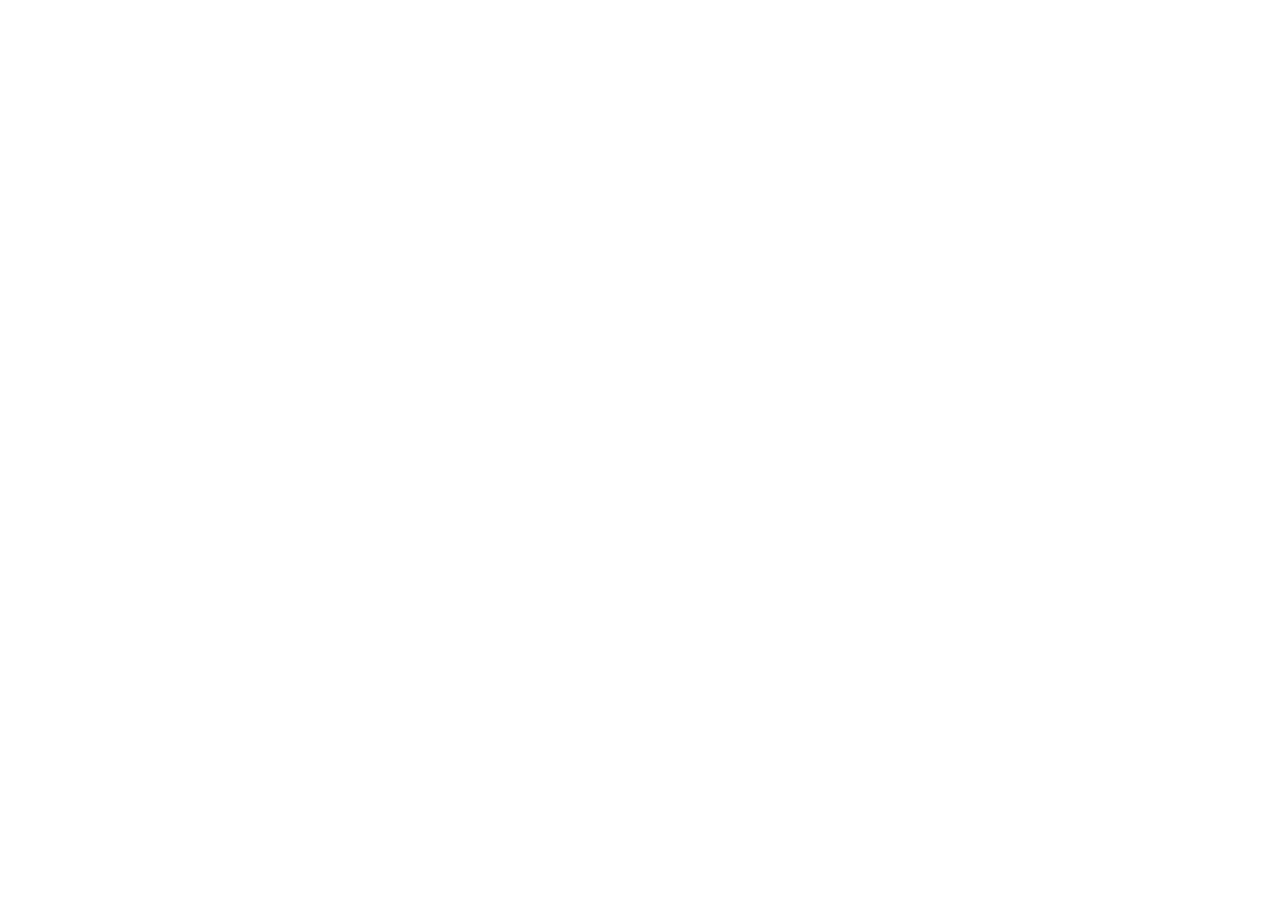
==== screens/login/index.html @ 24f778d0 "[공통] 저장소 뼈대 올리기 Co-Authored-By: Claude Sonnet 5.5 <noreply@anthropic.com>" ====
<!DOCTYPE html>
<html lang="ko">
<head>
<meta charset="utf-8">
<meta name="viewport" content="width=device-width, initial-scale=1">
<title>login</title>
<link rel="stylesheet" href="../../common/style.css">
</head>
<body>
<div class="app"></div>
</body>
</html>
---- common/style.css ----
/* 디자인 (민지 담당, 지금은 빈 파일) */
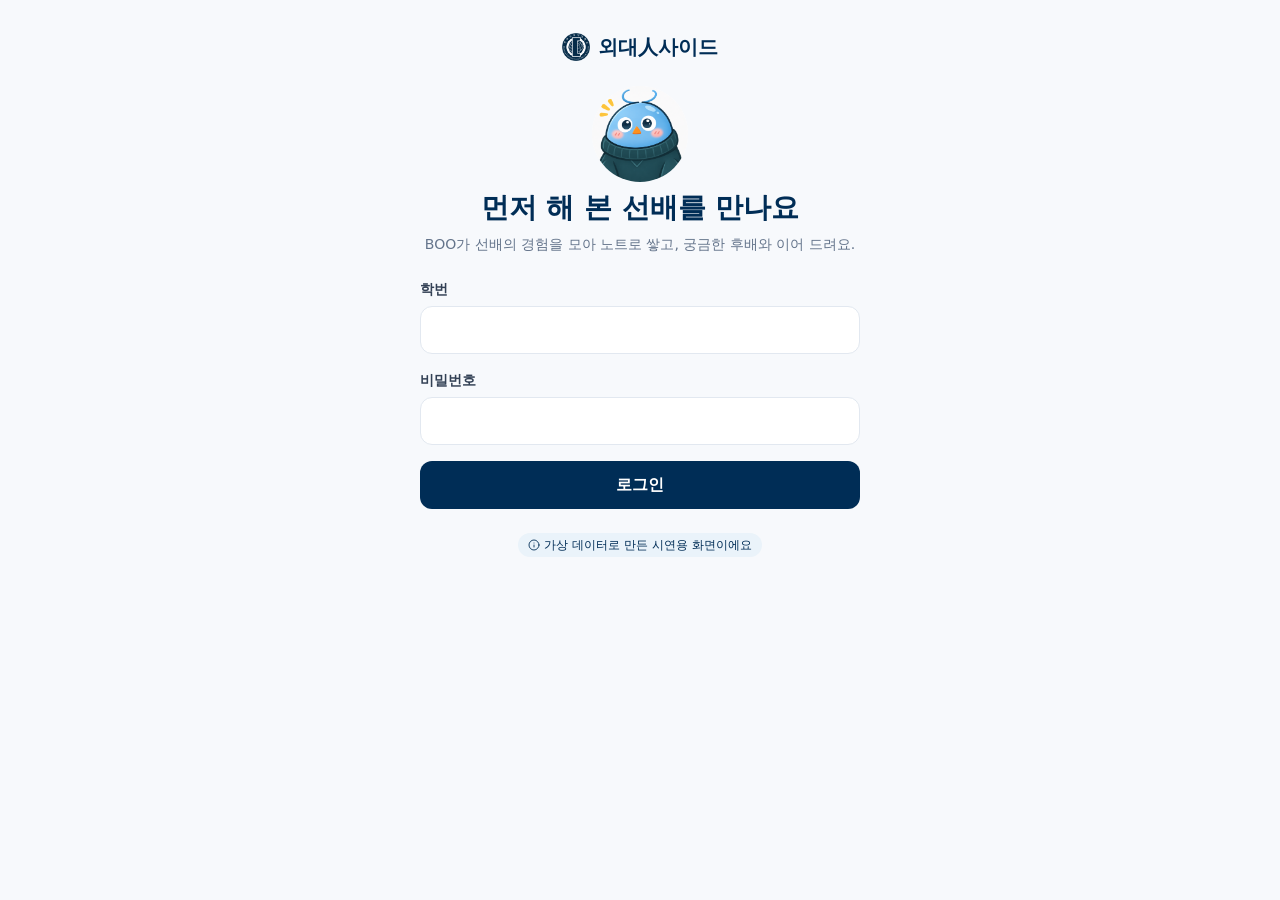
==== commit 1035c32f: "[민지] 작업 20 로그인·인터BOO 화면(물어보기·들려주기·AI 요약 미리보기) - screens/login: 학번·비번 로그인, 오류 표시, 학생→인터BOO / 직원→../ad" ====
--- a/screens/login/index.html
+++ b/screens/login/index.html
@@ -2,11 +2,109 @@
 <html lang="ko">
 <head>
 <meta charset="utf-8">
-<meta name="viewport" content="width=device-width, initial-scale=1">
-<title>login</title>
+<meta name="viewport" content="width=device-width, initial-scale=1, viewport-fit=cover">
+<title>로그인 · 외대人사이드</title>
 <link rel="stylesheet" href="../../common/style.css">
+<style>
+  /* 로그인 화면 배치용. 색은 style.css 변수만 쓴다. */
+  .login { display: flex; flex-direction: column; gap: var(--space-lg); padding-top: var(--space-xl); }
+  .login__brand { display: flex; align-items: center; justify-content: center; gap: var(--space-sm);
+                  color: var(--color-hufs-navy); font-size: 20px; font-weight: 700; }
+  .login__brand img { width: 28px; height: 28px; object-fit: contain; }
+  .login__hero { display: flex; flex-direction: column; align-items: center; gap: var(--space-sm); text-align: center; }
+  .login__form { display: flex; flex-direction: column; gap: var(--space-md); }
+  .login__note { display: flex; justify-content: center; }
+</style>
 </head>
 <body>
-<div class="app"></div>
+<div class="app">
+  <main class="page login">
+    <div class="login__brand">
+      <img src="../../assets/hufs-symbol.gif" alt="HUFS 심벌">
+      외대人사이드
+    </div>
+
+    <div class="login__hero">
+      <img class="boo-illust" src="../../assets/boo-portrait.png" alt="BOO">
+      <h1 class="page-title">먼저 해 본 선배를 만나요</h1>
+      <p class="sub">BOO가 선배의 경험을 모아 노트로 쌓고, 궁금한 후배와 이어 드려요.</p>
+    </div>
+
+    <form class="login__form" id="form" novalidate>
+      <div class="field">
+        <label class="field__label" for="id">학번</label>
+        <input class="input" id="id" name="id" autocomplete="username" autocapitalize="characters" spellcheck="false" required>
+      </div>
+      <div class="field">
+        <label class="field__label" for="pw">비밀번호</label>
+        <input class="input" id="pw" name="pw" type="password" autocomplete="current-password" required aria-describedby="error">
+        <p class="field__error" id="error" role="alert" hidden><i data-lucide="circle-alert" class="icon"></i><span id="errorText"></span></p>
+      </div>
+      <button class="btn btn--primary btn--block" id="submit" type="submit">로그인</button>
+    </form>
+
+    <div class="login__note">
+      <span class="status-label status-label--info"><i data-lucide="info" class="icon"></i>가상 데이터로 만든 시연용 화면이에요</span>
+    </div>
+  </main>
+</div>
+
+<script src="../../assets/lucide/lucide.min.js"></script>
+<script type="module">
+  import { login, currentUser } from "../../common/data.js";
+
+  lucide.createIcons({ attrs: { "stroke-width": 1.75 } });
+
+  // 직원 계정은 PC 관리자 콘솔로, 학생은 인터BOO로 (PRD 4장)
+  const destination = (user) => (user.status === "직원" ? "../admin/" : "../talk/");
+
+  // 이 탭에서 이미 로그인했으면 바로 이동 (sessionStorage — 탭마다 따로)
+  const me = currentUser();
+  if (me) location.replace(destination(me));
+
+  const form = document.getElementById("form");
+  const idInput = document.getElementById("id");
+  const pwInput = document.getElementById("pw");
+  const submit = document.getElementById("submit");
+  const error = document.getElementById("error");
+  const errorText = document.getElementById("errorText");
+
+  // input이 null이면 두 칸 모두 오류 표시(어느 쪽이 틀렸는지 알려 주지 않음)
+  function showError(message, input) {
+    errorText.textContent = message; // 화면 글은 textContent로만(XSS 방지)
+    error.hidden = false;
+    for (const el of [idInput, pwInput]) {
+      el.setAttribute("aria-invalid", String(input === null || el === input));
+    }
+    (input || pwInput).focus();
+  }
+
+  function clearError() {
+    error.hidden = true;
+    idInput.removeAttribute("aria-invalid");
+    pwInput.removeAttribute("aria-invalid");
+  }
+
+  idInput.addEventListener("input", clearError);
+  pwInput.addEventListener("input", clearError);
+
+  form.addEventListener("submit", async (event) => {
+    event.preventDefault();
+    const id = idInput.value.trim();
+    const pw = pwInput.value;
+    if (!id) return showError("학번을 입력해 주세요.", idInput);
+    if (!pw) return showError("비밀번호를 입력해 주세요.", pwInput);
+
+    submit.disabled = true;
+    submit.textContent = "확인하는 중…";
+    const res = await login(id, pw);
+    submit.disabled = false;
+    submit.textContent = "로그인";
+
+    if (res.error) return showError(res.error, null);
+    if (!res.ok) return showError(res.reason || "아이디 또는 비밀번호가 맞지 않아요.", null);
+    location.replace(destination(res.user));
+  });
+</script>
 </body>
 </html>
--- a/common/style.css
+++ b/common/style.css
@@ -1 +1,1004 @@
-/* 디자인 (민지 담당, 지금은 빈 파일) */
+/* 디자인 토큰 — 원본: docs/design-rules.md 11절 (v4.3). 컴포넌트에 HEX를 직접 쓰지 않고 아래 변수를 쓴다. */
+
+:root {
+  /* 브랜드 */
+  --color-hufs-navy: #002D56;
+  --color-hufs-green: #146E7A;
+  --color-hufs-gray: #DADAD3;
+  --color-hufs-gold: #8D7150;
+  --color-hufs-silver: #9D9FA2;
+
+  /* 중립·보조 */
+  --color-surface: #FFFFFF;
+  --color-background: #F7F9FC;
+  --color-soft-blue: #EAF3FA;
+  --color-soft-mint: #D5F0E1;
+  --color-text: #334155;
+  --color-text-muted: #64748B;
+  --color-text-disabled: #94A3B8;
+  --color-border: #E2E8F0;
+  --color-neutral-bg: #F1F5F9;
+
+  /* 역할 */
+  --color-primary: var(--color-hufs-navy);
+  --color-on-primary: #FFFFFF;
+  --color-heading: var(--color-hufs-navy);
+  --color-selected-bg: var(--color-soft-blue);
+  --color-ai: var(--color-hufs-green);
+  --color-ai-bg: var(--color-soft-mint);
+  --color-user-bubble: var(--color-soft-blue);
+
+  /* 분야 */
+  --category-global-bg: #FFF2CD;   /* 국제교류 */
+  --category-global-fg: #9B6100;
+  --category-practice-bg: #DDF2FC; /* 현장실습 */
+  --category-practice-fg: #21698A;
+  --category-extra-bg: #DFF3E7;    /* 비교과 */
+  --category-extra-fg: #246D51;
+
+  /* 상태 */
+  --status-info-bg: #EAF3FA;     --status-info-fg: #002D56;
+  --status-success-bg: #E3F4EA;  --status-success-fg: #1D6B43;
+  --status-warning-bg: #FDEBDD;  --status-warning-fg: #A14A0B;
+  --status-error-bg: #FDE8E8;    --status-error-fg: #B42318;
+  --status-neutral-bg: #F1F5F9;  --status-neutral-fg: #475569;
+
+  /* 글자 */
+  --font-family-base: "Pretendard", "SUIT", system-ui, sans-serif;
+  --font-size-page-title: 28px;
+  --font-size-section-title: 20px;
+  --font-size-card-title: 18px;
+  --font-size-body: 16px;
+  --font-size-secondary: 14px;
+  --font-size-caption: 12px;
+
+  /* 간격·형태 */
+  --space-xs: 4px;
+  --space-sm: 8px;
+  --space-md: 16px;
+  --space-lg: 24px;
+  --space-xl: 32px;
+  --page-gutter: 20px;
+  --radius-card: 12px;
+  --radius-button: 12px;
+  --radius-bubble: 16px;
+  --radius-sheet: 20px;
+  --radius-pill: 999px;
+  --button-height: 48px;
+  --header-height: 56px;
+  --tabbar-height: 64px;
+  --content-max-width: 480px;
+  --shadow-card: 0 1px 3px rgba(15, 23, 42, .06);
+  --shadow-float: 0 8px 24px rgba(15, 23, 42, .12);
+  --focus-ring: 0 0 0 2px #FFFFFF, 0 0 0 4px #002D56;
+}
+
+/* ===================================================================
+   아래부터 부품. 색은 위 변수만 쓴다(HEX 0건).
+   =================================================================== */
+
+/* ---------- 기본 — 4절 (글꼴·바탕·레이아웃) ---------- */
+
+*, *::before, *::after { box-sizing: border-box; }
+
+html { -webkit-text-size-adjust: 100%; }
+
+body {
+  margin: 0;
+  font-family: var(--font-family-base);
+  font-size: var(--font-size-body);
+  line-height: 1.5;
+  color: var(--color-text);
+  background: var(--color-background);
+}
+
+h1, h2, h3, p, ul, ol { margin: 0; }
+ul, ol { padding: 0; list-style: none; }
+img { display: block; max-width: 100%; }
+button { font: inherit; color: inherit; }
+
+/* 숫자 자릿수 맞춤(4-1) */
+.num { font-variant-numeric: tabular-nums; }
+
+/* 화면 틀: 모바일 우선, 최대 480px 가운데(4-3) */
+.app {
+  max-width: var(--content-max-width);
+  min-height: 100vh;
+  margin: 0 auto;
+  background: var(--color-background);
+}
+
+.page { padding: var(--space-md) var(--page-gutter) var(--space-xl); }
+
+.page-title {
+  font-size: var(--font-size-page-title);
+  font-weight: 700;
+  line-height: 1.3;
+  color: var(--color-heading);
+}
+
+.section-title {
+  font-size: var(--font-size-section-title);
+  font-weight: 700;
+  line-height: 1.35;
+  color: var(--color-heading);
+}
+
+.sub {
+  font-size: var(--font-size-secondary);
+  line-height: 1.45;
+  color: var(--color-text-muted);
+}
+
+/* Lucide 아이콘(5-11): 선 1.75px은 lucide.createIcons의 attrs로 지정 */
+.icon { width: 20px; height: 20px; flex: none; }
+
+/* 키보드 포커스(5-4): 2px NAVY + 2px 간격 */
+:focus-visible { outline: 2px solid var(--color-hufs-navy); outline-offset: 2px; }
+
+/* ---------- 버튼 — 5-4 ---------- */
+
+.btn {
+  display: inline-flex;
+  align-items: center;
+  justify-content: center;
+  gap: var(--space-sm);
+  min-height: var(--button-height);
+  padding: 0 var(--space-md);
+  border: 1px solid transparent;
+  border-radius: var(--radius-button);
+  font-size: var(--font-size-body);
+  font-weight: 600;
+  line-height: 1.2;
+  text-decoration: none;
+  cursor: pointer;
+}
+/* 누름: 8% 어둡게 */
+.btn:active:not(:disabled) { filter: brightness(.92); }
+.btn--block { display: flex; width: 100%; }
+
+.btn--primary   { background: var(--color-primary); color: var(--color-on-primary); }
+.btn--secondary { background: var(--color-soft-blue); color: var(--color-hufs-navy); }
+.btn--outline   { background: var(--color-surface); color: var(--color-hufs-navy); border-color: var(--color-hufs-navy); }
+.btn--text      { background: transparent; color: var(--color-hufs-navy); padding: 0 var(--space-sm); }
+.btn--danger    { background: var(--color-surface); color: var(--status-error-fg); border-color: var(--status-error-fg); }
+.btn:disabled,
+.btn[aria-disabled="true"] {
+  background: var(--color-neutral-bg);
+  color: var(--color-text-disabled);
+  border-color: transparent;
+  cursor: not-allowed;
+}
+
+/* 비활성 이유는 버튼 아래 14px(5-4, 6-6) */
+.btn-reason {
+  display: flex;
+  align-items: center;
+  gap: var(--space-xs);
+  margin-top: var(--space-sm);
+  font-size: var(--font-size-secondary);
+  color: var(--color-text-muted);
+}
+.btn-reason .icon { width: 14px; height: 14px; }
+
+.btn-row { display: flex; gap: var(--space-sm); }
+.btn-row > .btn { flex: 1; }
+
+/* 아이콘만 있는 버튼: 터치 영역 44px(4-3) */
+.icon-btn {
+  position: relative;
+  display: inline-flex;
+  align-items: center;
+  justify-content: center;
+  width: 44px;
+  height: 44px;
+  padding: 0;
+  border: 0;
+  border-radius: var(--radius-pill);
+  background: transparent;
+  color: var(--color-hufs-navy);
+  text-decoration: none;
+  cursor: pointer;
+}
+.icon-btn .icon { width: 24px; height: 24px; }
+
+/* 알림 점(5-1): 8px 오류색 + 흰 테두리 2px */
+.icon-btn__dot {
+  position: absolute;
+  top: 8px;
+  right: 8px;
+  width: 8px;
+  height: 8px;
+  box-sizing: content-box;
+  border: 2px solid var(--color-surface);
+  border-radius: var(--radius-pill);
+  background: var(--status-error-fg);
+}
+
+/* ---------- 카드 — 5-5 (그림자 또는 테두리 중 하나: 테두리) ---------- */
+
+.card {
+  background: var(--color-surface);
+  border: 1px solid var(--color-border);
+  border-radius: var(--radius-card);
+  padding: var(--space-md);
+}
+
+/* ---------- 태그·칩 — 5-6 ---------- */
+
+/* 분야색 묶음: 띠·태그·썸네일이 같은 변수를 읽는다(3-3) */
+.cat-global   { --cat-bg: var(--category-global-bg);   --cat-fg: var(--category-global-fg); }
+.cat-practice { --cat-bg: var(--category-practice-bg); --cat-fg: var(--category-practice-fg); }
+.cat-extra    { --cat-bg: var(--category-extra-bg);    --cat-fg: var(--category-extra-fg); }
+
+/* 분야 태그: 아이콘 없음(3-4) */
+.category-tag {
+  display: inline-flex;
+  align-items: center;
+  height: 24px;
+  padding: 0 10px;
+  border-radius: var(--radius-pill);
+  font-size: var(--font-size-caption);
+  font-weight: 600;
+  line-height: 1;
+  white-space: nowrap;
+  background: var(--cat-bg);
+  color: var(--cat-fg);
+}
+
+/* AI 키워드·매칭 칩: 'AI가 만든 것' 표시색(3-1) */
+.ai-chip {
+  display: inline-flex;
+  align-items: center;
+  gap: var(--space-xs);
+  height: 24px;
+  padding: 0 10px;
+  border-radius: var(--radius-pill);
+  font-size: var(--font-size-caption);
+  font-weight: 500;
+  line-height: 1;
+  white-space: nowrap;
+  background: var(--color-ai-bg);
+  color: var(--color-ai);
+}
+
+/* ===================================================================
+   [부품 1] 상태 라벨 — 3-4, 5-6 (색 + 아이콘 + 문구를 함께)
+   =================================================================== */
+
+.status-label {
+  display: inline-flex;
+  align-items: center;
+  gap: var(--space-xs);
+  height: 24px;
+  padding: 0 10px;
+  border-radius: var(--radius-pill);
+  font-size: var(--font-size-caption);
+  font-weight: 500;
+  line-height: 1;
+  white-space: nowrap;
+}
+.status-label .icon { width: 12px; height: 12px; }
+
+.status-label--info    { background: var(--status-info-bg);    color: var(--status-info-fg); }
+.status-label--success { background: var(--status-success-bg); color: var(--status-success-fg); }
+.status-label--warning { background: var(--status-warning-bg); color: var(--status-warning-fg); }
+.status-label--error   { background: var(--status-error-bg);   color: var(--status-error-fg); }
+.status-label--neutral { background: var(--status-neutral-bg); color: var(--status-neutral-fg); }
+/* AI 생성 중(6-3) 「정리하는 중…」 */
+.status-label--ai      { background: var(--color-ai-bg);       color: var(--color-ai); }
+
+/* ===================================================================
+   [부품 2] 헤더 — 메인 5-1 / 상세 5-2 (흰 배경 + 하단 1px BORDER, 56px)
+   =================================================================== */
+
+.header {
+  position: sticky;
+  top: 0;
+  z-index: 10;
+  display: flex;
+  align-items: center;
+  height: var(--header-height);
+  padding: 0 var(--space-xs);
+  background: var(--color-surface);
+  border-bottom: 1px solid var(--color-border);
+}
+
+/* 메인: 가운데 심벌 + 워드마크 */
+.header__brand {
+  position: absolute;
+  left: 50%;
+  transform: translateX(-50%);
+  display: flex;
+  align-items: center;
+  gap: var(--space-sm);
+  min-height: 44px;
+  color: var(--color-hufs-navy);
+  font-size: 20px;
+  font-weight: 700;
+  white-space: nowrap;
+  text-decoration: none;
+}
+/* 심벌 원본(2-1): 높이 28px, 흰 배경 위에만 */
+.header__symbol { width: 28px; height: 28px; object-fit: contain; }
+
+.header__actions { display: flex; margin-left: auto; }
+
+/* 상세: ← + 제목(18px 600) + 보조 아이콘 0~1개 */
+.header__title {
+  flex: 1;
+  min-width: 0;
+  overflow: hidden;
+  font-size: var(--font-size-card-title);
+  font-weight: 600;
+  color: var(--color-heading);
+  white-space: nowrap;
+  text-overflow: ellipsis;
+}
+
+/* ===================================================================
+   [부품 3] 하단 탭 — 5-3 (1단계 화면에만)
+   =================================================================== */
+
+.tabbar {
+  position: fixed;
+  left: 50%;
+  bottom: 0;
+  z-index: 10;
+  transform: translateX(-50%);
+  display: grid;
+  grid-template-columns: repeat(4, 1fr);
+  width: 100%;
+  max-width: var(--content-max-width);
+  height: calc(var(--tabbar-height) + env(safe-area-inset-bottom, 0px));
+  padding: 6px var(--space-sm) calc(6px + env(safe-area-inset-bottom, 0px));
+  background: var(--color-surface);
+  border-top: 1px solid var(--color-border);
+}
+
+.tabbar__item {
+  display: flex;
+  flex-direction: column;
+  align-items: center;
+  justify-content: center;
+  gap: 2px;
+  margin: 0 2px;
+  border-radius: var(--radius-pill);
+  color: var(--color-text-muted);
+  font-size: var(--font-size-caption);
+  font-weight: 500;
+  line-height: 1.4;
+  text-decoration: none;
+}
+.tabbar__item .icon { width: 24px; height: 24px; }
+
+/* 활성: SOFT BLUE 알약 + NAVY, 모든 화면 같은 모양. NAVY 채움 금지 */
+.tabbar__item[aria-current="page"] {
+  background: var(--color-selected-bg);
+  color: var(--color-hufs-navy);
+  font-weight: 600;
+}
+
+/* 하단 탭이 있는 1단계 화면: 본문이 탭에 가리지 않게 */
+.has-tabbar { padding-bottom: calc(var(--tabbar-height) + env(safe-area-inset-bottom, 0px)); }
+
+/* ===================================================================
+   [부품 4] 말풍선 — 5-8
+   =================================================================== */
+
+.chat { display: flex; flex-direction: column; gap: var(--space-md); }
+
+.msg { display: flex; gap: var(--space-sm); }
+
+/* BOO 원본 36px 원형, 얼굴 중심(2-2) */
+.msg__avatar {
+  flex: none;
+  width: 36px;
+  height: 36px;
+  border-radius: var(--radius-pill);
+  background: var(--color-surface);
+  object-fit: cover;
+  object-position: 50% 40%;
+}
+
+.msg__body {
+  display: flex;
+  flex-direction: column;
+  gap: var(--space-xs);
+  min-width: 0;
+  max-width: 80%;
+}
+
+.msg__sender { font-size: var(--font-size-caption); font-weight: 500; color: var(--color-text-muted); }
+
+.msg__bubble {
+  padding: 12px var(--space-md);
+  border-radius: var(--radius-bubble);
+  font-size: var(--font-size-body);
+  line-height: 1.5;
+  overflow-wrap: anywhere;
+}
+
+.msg__time { font-size: var(--font-size-caption); color: var(--color-text-muted); }
+
+/* AI(BOO): 흰 배경 + BORDER, 꼬리 쪽 모서리 4px */
+.msg--ai .msg__bubble {
+  background: var(--color-surface);
+  border: 1px solid var(--color-border);
+  border-top-left-radius: 4px;
+}
+
+/* 사용자: SOFT BLUE, 오른쪽 정렬, 프로필 없음 */
+.msg--user { justify-content: flex-end; }
+.msg--user .msg__body { align-items: flex-end; }
+.msg--user .msg__bubble {
+  background: var(--color-user-bubble);
+  border-top-right-radius: 4px;
+}
+
+/* 후배 질문(5-7, v4.3): 머리말 + 원문 인용(SOFT BLUE) */
+.msg__lead {
+  display: block;
+  font-size: var(--font-size-secondary);
+  font-weight: 600;
+  color: var(--color-hufs-navy);
+}
+.msg__quote {
+  display: block;
+  margin: var(--space-sm) 0;
+  padding: var(--space-sm) 12px;
+  border-left: 3px solid var(--color-hufs-navy);
+  border-radius: 4px;
+  background: var(--color-soft-blue);
+}
+/* 말풍선 아래 「경험이 없어요」 같은 Text 버튼 자리 */
+.msg__actions { display: flex; flex-wrap: wrap; gap: var(--space-xs); }
+
+/* AI 입력 중: 점 3개 */
+.typing { display: inline-flex; gap: var(--space-xs); padding: 6px 0; }
+.typing span {
+  width: 6px;
+  height: 6px;
+  border-radius: var(--radius-pill);
+  background: var(--color-text-muted);
+  animation: typing 1.2s infinite ease-in-out;
+}
+.typing span:nth-child(2) { animation-delay: .2s; }
+.typing span:nth-child(3) { animation-delay: .4s; }
+@keyframes typing {
+  0%, 60%, 100% { opacity: .3; }
+  30% { opacity: 1; }
+}
+@media (prefers-reduced-motion: reduce) {
+  .typing span { animation: none; opacity: .6; }
+}
+
+/* ===================================================================
+   [부품 5] 근거/출처 블록 — 6-1, 6-2
+   펼치기는 <details>/<summary> (스크립트 없이)
+   =================================================================== */
+
+.evidence {
+  border-radius: var(--radius-card);
+  background: var(--color-ai-bg);
+  font-size: var(--font-size-secondary);
+  line-height: 1.45;
+  color: var(--color-text);
+}
+
+.evidence__head {
+  display: flex;
+  align-items: flex-start;
+  flex-wrap: wrap;
+  gap: var(--space-xs) var(--space-sm);
+  min-height: 44px;
+  padding: 12px var(--space-md);
+  list-style: none;
+  cursor: pointer;
+}
+.evidence__head::-webkit-details-marker { display: none; }
+
+.evidence__summary { flex: 1 1 220px; display: flex; align-items: flex-start; gap: 6px; }
+.evidence__summary .icon { width: 16px; height: 16px; margin-top: 2px; color: var(--color-ai); }
+
+/* 아이콘·숫자는 HUFS GREEN */
+.evidence__num { font-weight: 600; color: var(--color-ai); font-variant-numeric: tabular-nums; }
+
+/* 머리줄 오른쪽: 근거 적음 라벨 + 펼치기 */
+.evidence__side { display: flex; align-items: center; gap: var(--space-sm); margin-left: auto; }
+
+.evidence__toggle {
+  display: inline-flex;
+  align-items: center;
+  gap: 2px;
+  font-size: var(--font-size-caption);
+  font-weight: 600;
+  color: var(--color-hufs-navy);
+  white-space: nowrap;
+}
+.evidence__toggle .icon { width: 14px; height: 14px; transition: transform .15s; }
+.evidence[open] .evidence__toggle .icon { transform: rotate(180deg); }
+.evidence__toggle-open { display: none; }
+.evidence[open] .evidence__toggle-open { display: inline; }
+.evidence[open] .evidence__toggle-closed { display: none; }
+
+/* 출처 한 줄: 종류 | 연도(v4.3) — 학과·학기 넣지 않음 */
+.evidence__list {
+  display: flex;
+  flex-direction: column;
+  gap: 6px;
+  padding: 0 var(--space-md) 12px 38px;
+}
+.evidence__item { display: flex; align-items: center; flex-wrap: wrap; gap: var(--space-sm); }
+.evidence__sep { color: var(--color-text-muted); }
+
+/* 블록 아래 줄: 오래된 근거·공식 안내 */
+.evidence-after {
+  display: flex;
+  align-items: center;
+  flex-wrap: wrap;
+  gap: var(--space-sm);
+  margin-top: var(--space-sm);
+}
+
+.link-more {
+  display: inline-flex;
+  align-items: center;
+  min-height: 44px;
+  font-size: var(--font-size-secondary);
+  font-weight: 600;
+  color: var(--color-hufs-navy);
+  text-decoration: none;
+}
+
+/* 근거 없음(6-2): 틀은 그대로, NEUTRAL BG + 숫자 TEXT MUTED */
+.evidence--empty { background: var(--color-neutral-bg); }
+.evidence--empty .evidence__head { cursor: default; }
+.evidence--empty .evidence__summary .icon,
+.evidence--empty .evidence__num { color: var(--color-text-muted); }
+.evidence__empty-body {
+  display: flex;
+  flex-direction: column;
+  align-items: flex-start;
+  gap: 12px;
+  padding: 0 var(--space-md) var(--space-md) 38px;
+}
+
+/* ===================================================================
+   [부품 6] hold-box — 물어보기 hold 답변(6-2)
+   답을 지어내지 않는다: 안내 문장 + 근거 0건 블록 + 닮은선배 보기(Secondary)
+   =================================================================== */
+
+.hold-box {
+  display: flex;
+  flex-direction: column;
+  gap: 12px;
+  padding: var(--space-md);
+  border: 1px solid var(--color-border);
+  border-radius: var(--radius-card);
+  background: var(--color-surface);
+}
+.hold-box__text { font-size: var(--font-size-body); }
+
+/* ===================================================================
+   [부품 7] 노트 커버 카드 — 7-③ (커버 5항목)
+   =================================================================== */
+
+.note-card {
+  overflow: hidden;
+  border: 1px solid var(--color-border);
+  border-radius: var(--radius-card);
+  background: var(--color-surface);
+}
+
+/* 상단 띠(44px): 분야 bg + 분야 태그 + 세부 분류 + 스크랩 */
+.note-card__band {
+  display: flex;
+  align-items: center;
+  gap: var(--space-sm);
+  height: 44px;
+  padding-left: var(--space-md);
+  background: var(--cat-bg);
+}
+.note-card__band .category-tag { background: var(--color-surface); }
+.note-card__kind {
+  flex: 1;
+  min-width: 0;
+  overflow: hidden;
+  font-size: var(--font-size-caption);
+  font-weight: 600;
+  color: var(--cat-fg);
+  white-space: nowrap;
+  text-overflow: ellipsis;
+}
+.note-card__band .icon-btn { color: var(--cat-fg); }
+.note-card__band .icon-btn .icon { width: 20px; height: 20px; }
+/* 스크랩한 상태: 채운 아이콘(7-⑥ 스크랩 탭) */
+.note-card__band .icon-btn[aria-pressed="true"] .icon { fill: currentColor; }
+
+.note-card__body { display: flex; flex-direction: column; gap: 6px; padding: var(--space-md); }
+
+.note-card__title {
+  font-size: var(--font-size-card-title);
+  font-weight: 600;
+  line-height: 1.4;
+  color: var(--color-heading);
+}
+
+/* 한 줄 요약: 16px, 최대 2줄 */
+.note-card__summary {
+  display: -webkit-box;
+  -webkit-line-clamp: 2;
+  -webkit-box-orient: vertical;
+  overflow: hidden;
+}
+
+.note-card__target { font-size: var(--font-size-secondary); color: var(--color-text-muted); }
+
+.note-card__meta {
+  display: flex;
+  align-items: center;
+  flex-wrap: wrap;
+  gap: 6px;
+  margin-top: 2px;
+  font-size: var(--font-size-secondary);
+  color: var(--color-text-muted);
+  font-variant-numeric: tabular-nums;
+}
+/* 만족도 별은 GOLD(3-1) */
+.note-card__star { display: inline-flex; align-items: center; gap: 2px; }
+.note-card__star .icon { width: 14px; height: 14px; color: var(--color-hufs-gold); }
+
+/* ===================================================================
+   [부품 8] 선배 카드 — 7-④
+   =================================================================== */
+
+.senior-card { display: flex; flex-direction: column; gap: 12px; }
+
+.senior-card__top { display: flex; align-items: center; gap: 12px; }
+
+/* 중립 아바타 40px: 사진·인물 일러스트 금지 */
+.avatar {
+  display: inline-flex;
+  align-items: center;
+  justify-content: center;
+  flex: none;
+  width: 40px;
+  height: 40px;
+  border-radius: var(--radius-pill);
+  background: var(--color-neutral-bg);
+  color: var(--color-text-muted);
+}
+
+.senior-card__name {
+  font-size: var(--font-size-card-title);
+  font-weight: 600;
+  line-height: 1.4;
+  color: var(--color-heading);
+}
+
+.tag-row { display: flex; flex-wrap: wrap; gap: 6px; }
+
+/* 추천 이유: MINT 원 + GREEN 반짝이 + CHARCOAL 14px */
+.senior-card__reason {
+  display: flex;
+  align-items: flex-start;
+  gap: var(--space-sm);
+  font-size: var(--font-size-secondary);
+  line-height: 1.45;
+}
+.ai-mark {
+  display: inline-flex;
+  align-items: center;
+  justify-content: center;
+  flex: none;
+  width: 24px;
+  height: 24px;
+  border-radius: var(--radius-pill);
+  background: var(--color-ai-bg);
+  color: var(--color-ai);
+}
+.ai-mark .icon { width: 14px; height: 14px; }
+
+/* ---------- 토스트 — 5-10 (CHARCOAL + 흰 글자) ---------- */
+
+.toast {
+  display: inline-flex;
+  align-items: center;
+  gap: var(--space-sm);
+  padding: 12px var(--space-md);
+  border-radius: var(--radius-button);
+  background: var(--color-text);
+  color: var(--color-surface);
+  font-size: var(--font-size-secondary);
+  box-shadow: var(--shadow-float);
+}
+
+/* ===================================================================
+   [추가 부품 — 작업 20, 11/20] 로그인·인터BOO에서 쓰는 공통 부품
+   =================================================================== */
+
+/* ---------- 화면 상단 안내 — 7-① (제목 + 설명 1줄 + BOO 96px) ---------- */
+
+.page-intro { display: flex; align-items: center; gap: var(--space-md); }
+.page-intro__text { flex: 1; min-width: 0; display: flex; flex-direction: column; gap: var(--space-xs); }
+/* BOO 원본은 흰 원 안에(2-2: 배경을 투명이라 가정하지 않음) */
+.boo-illust {
+  flex: none;
+  width: 96px;
+  height: 96px;
+  border-radius: var(--radius-pill);
+  background: var(--color-surface);
+  object-fit: contain;
+}
+.boo-illust--sm { width: 80px; height: 80px; }
+
+/* ---------- 입력창·폼 — 5-9 ---------- */
+
+.field { display: flex; flex-direction: column; gap: 6px; }
+/* 라벨은 입력창 위 14px 600(placeholder로 대신하지 않음) */
+.field__label { font-size: var(--font-size-secondary); font-weight: 600; color: var(--color-text); }
+.input {
+  width: 100%;
+  height: var(--button-height);
+  padding: 0 var(--space-md);
+  border: 1px solid var(--color-border);
+  border-radius: var(--radius-button);
+  background: var(--color-surface);
+  color: var(--color-text);
+  font: inherit;
+  font-size: var(--font-size-body);
+}
+.input::placeholder { color: var(--color-text-muted); }
+/* 포커스: 2px NAVY 테두리 */
+.input:focus { outline: none; border-color: var(--color-hufs-navy); box-shadow: 0 0 0 1px var(--color-hufs-navy); }
+/* 오류: 2px 오류색 테두리 + 아래 14px 문구와 아이콘 */
+.input[aria-invalid="true"] { border-color: var(--status-error-fg); box-shadow: 0 0 0 1px var(--status-error-fg); }
+.field__error {
+  display: flex;
+  align-items: center;
+  gap: var(--space-xs);
+  font-size: var(--font-size-secondary);
+  color: var(--status-error-fg);
+}
+.field__error .icon { width: 14px; height: 14px; }
+
+/* ---------- 세그먼트 — 7-① 들려주기 / 물어보기 ---------- */
+
+/* 트랙 NEUTRAL BG, 선택된 쪽은 흰 알약 + NAVY 글자 + 그림자 */
+.segment {
+  display: grid;
+  grid-template-columns: 1fr 1fr;
+  gap: var(--space-xs);
+  padding: var(--space-xs);
+  border-radius: var(--radius-pill);
+  background: var(--color-neutral-bg);
+}
+.segment__btn {
+  min-height: 44px;
+  border: 0;
+  border-radius: var(--radius-pill);
+  background: transparent;
+  color: var(--color-text-muted);
+  font-size: var(--font-size-body);
+  font-weight: 600;
+  cursor: pointer;
+}
+.segment__btn[aria-selected="true"] {
+  background: var(--color-surface);
+  color: var(--color-hufs-navy);
+  box-shadow: var(--shadow-card);
+}
+
+/* ---------- 노트 틀 진행 칩 — 5-7 (번호 없음, 가로 스크롤) ---------- */
+
+.progress-chips {
+  display: flex;
+  gap: 6px;
+  overflow-x: auto;
+  padding-bottom: var(--space-xs);
+  scrollbar-width: none;
+}
+.progress-chips::-webkit-scrollbar { display: none; }
+.progress-chip {
+  display: inline-flex;
+  align-items: center;
+  gap: var(--space-xs);
+  flex: none;
+  height: 32px;
+  padding: 0 12px;
+  border: 1px solid var(--color-border);
+  border-radius: var(--radius-pill);
+  background: var(--color-surface);
+  color: var(--color-text-muted);
+  font-size: var(--font-size-secondary);
+  font-weight: 500;
+  white-space: nowrap;
+}
+.progress-chip .icon { width: 14px; height: 14px; }
+/* 채워짐: SOFT MINT + HUFS GREEN + ✓ */
+.progress-chip--filled { border-color: transparent; background: var(--color-ai-bg); color: var(--color-ai); }
+/* 지금 질문 중: NAVY + 흰 글자 */
+.progress-chip--current { border-color: transparent; background: var(--color-hufs-navy); color: var(--color-on-primary); }
+/* 「후배 질문 1」 작은 배지 */
+.progress-chip__badge {
+  display: inline-flex;
+  align-items: center;
+  justify-content: center;
+  min-width: 20px;
+  height: 20px;
+  padding: 0 6px;
+  border-radius: var(--radius-pill);
+  background: var(--color-soft-blue);
+  color: var(--color-hufs-navy);
+  font-size: var(--font-size-caption);
+  font-weight: 600;
+  font-variant-numeric: tabular-nums;
+}
+.progress-chip--current .progress-chip__badge { background: var(--color-surface); }
+
+/* ---------- 선택형 칩 — 5-6 키워드 칩 ---------- */
+
+.choice-chip {
+  display: inline-flex;
+  align-items: center;
+  gap: var(--space-sm);
+  min-height: 44px;            /* 터치 영역 44px(4-3) */
+  padding: 0 var(--space-md);
+  border: 1px solid var(--color-border);
+  border-radius: var(--radius-pill);
+  background: var(--color-surface);
+  color: var(--color-text);
+  font-size: var(--font-size-secondary);
+  text-align: left;
+  cursor: pointer;
+}
+.choice-chip[aria-pressed="true"] { border-color: transparent; background: var(--color-hufs-navy); color: var(--color-on-primary); }
+.choice-list { display: flex; flex-direction: column; align-items: flex-start; gap: var(--space-sm); }
+
+/* ---------- 채팅 입력줄 — 5-8 (입력 48px + 전송 40px 원형 NAVY) ---------- */
+
+.composer { display: flex; align-items: center; gap: var(--space-sm); }
+.composer .input { flex: 1; }
+.send-btn {
+  display: inline-flex;
+  align-items: center;
+  justify-content: center;
+  flex: none;
+  width: 44px;                  /* 원 40px + 터치 여유 */
+  height: 44px;
+  padding: 2px;
+  border: 0;
+  border-radius: var(--radius-pill);
+  background: var(--color-primary);
+  background-clip: content-box;
+  color: var(--color-on-primary);
+  cursor: pointer;
+}
+.send-btn .icon { width: 20px; height: 20px; }
+.send-btn:disabled { background-color: var(--color-neutral-bg); color: var(--color-text-disabled); cursor: not-allowed; }
+
+/* 화면 아래 고정 영역: 하단 탭 위(1단계) 또는 맨 아래(2단계 --bottom) */
+.dock {
+  position: fixed;
+  left: 50%;
+  bottom: calc(var(--tabbar-height) + env(safe-area-inset-bottom, 0px));
+  z-index: 9;
+  transform: translateX(-50%);
+  display: flex;
+  flex-direction: column;
+  gap: var(--space-sm);
+  width: 100%;
+  max-width: var(--content-max-width);
+  padding: var(--space-sm) 12px;
+  background: var(--color-background);
+  border-top: 1px solid var(--color-border);
+}
+.dock--bottom {
+  bottom: 0;
+  padding-bottom: calc(var(--space-sm) + env(safe-area-inset-bottom, 0px));
+}
+
+/* ---------- AI 요약 바 — 7-① (들려주기에만) ---------- */
+
+.summary-bar {
+  display: flex;
+  align-items: center;
+  justify-content: space-between;
+  gap: var(--space-sm);
+  min-height: 44px;
+  padding: 0 6px 0 12px;
+  border-radius: var(--radius-card);
+  background: var(--color-ai-bg);
+}
+.summary-bar__text {
+  display: flex;
+  align-items: center;
+  gap: var(--space-xs);
+  color: var(--color-ai);
+  font-size: var(--font-size-secondary);
+  font-weight: 600;
+  font-variant-numeric: tabular-nums;
+}
+.summary-bar__text .icon { width: 16px; height: 16px; }
+/* 「AI 요약」 버튼: 32px 알약, NAVY + 흰 글자 14px 600 */
+.summary-bar__btn {
+  display: inline-flex;
+  align-items: center;
+  gap: var(--space-xs);
+  height: 32px;
+  padding: 0 12px;
+  border: 0;
+  border-radius: var(--radius-pill);
+  background: var(--color-primary);
+  color: var(--color-on-primary);
+  font-size: var(--font-size-secondary);
+  font-weight: 600;
+  cursor: pointer;
+}
+.summary-bar__btn .icon { width: 14px; height: 14px; }
+.summary-bar__btn:disabled { background: var(--color-neutral-bg); color: var(--color-text-disabled); cursor: not-allowed; }
+
+/* ---------- 요약 카드 — 7-② (머리 띠 SOFT MINT + 흰 본문) ---------- */
+
+.summary-card {
+  overflow: hidden;
+  border: 1px solid var(--color-border);
+  border-radius: var(--radius-card);
+  background: var(--color-surface);
+}
+.summary-card__head {
+  display: flex;
+  align-items: center;
+  gap: var(--space-sm);
+  padding: 12px var(--space-md);
+  background: var(--color-ai-bg);
+  color: var(--color-ai);
+  font-size: var(--font-size-secondary);
+  font-weight: 600;
+}
+.summary-card__head .icon { width: 16px; height: 16px; }
+.summary-row {
+  display: flex;
+  flex-direction: column;
+  gap: var(--space-xs);
+  padding: 12px var(--space-md);
+  border-top: 1px solid var(--color-border);
+}
+.summary-card__head + .summary-row { border-top: 0; }
+.summary-row__name { font-size: var(--font-size-caption); font-weight: 600; color: var(--color-text-muted); }
+.summary-row__empty { color: var(--color-text-muted); }
+
+/* ---------- 토스트 자리 — 5-10 (하단 탭 위 16px, 3초) ---------- */
+
+.toast-host {
+  position: fixed;
+  left: 50%;
+  bottom: calc(var(--tabbar-height) + env(safe-area-inset-bottom, 0px) + var(--space-md));
+  z-index: 30;
+  transform: translateX(-50%);
+  display: flex;
+  justify-content: center;
+  width: calc(100% - 2 * var(--page-gutter));
+  max-width: calc(var(--content-max-width) - 2 * var(--page-gutter));
+  pointer-events: none;
+}
+.toast-host:empty { display: none; }
+
+/* ---------- 스켈레톤 — 6-3 ---------- */
+
+.skeleton {
+  border-radius: var(--radius-card);
+  background: var(--color-neutral-bg);
+  animation: skeleton 1.4s infinite ease-in-out;
+}
+@keyframes skeleton {
+  0%, 100% { opacity: 1; }
+  50% { opacity: .55; }
+}
+@media (prefers-reduced-motion: reduce) {
+  .skeleton { animation: none; }
+}
+
+/* 같은 html 안에서 화면(1단계·2단계)을 바꿀 때 쓰는 숨김 */
+[hidden] { display: none !important; }
